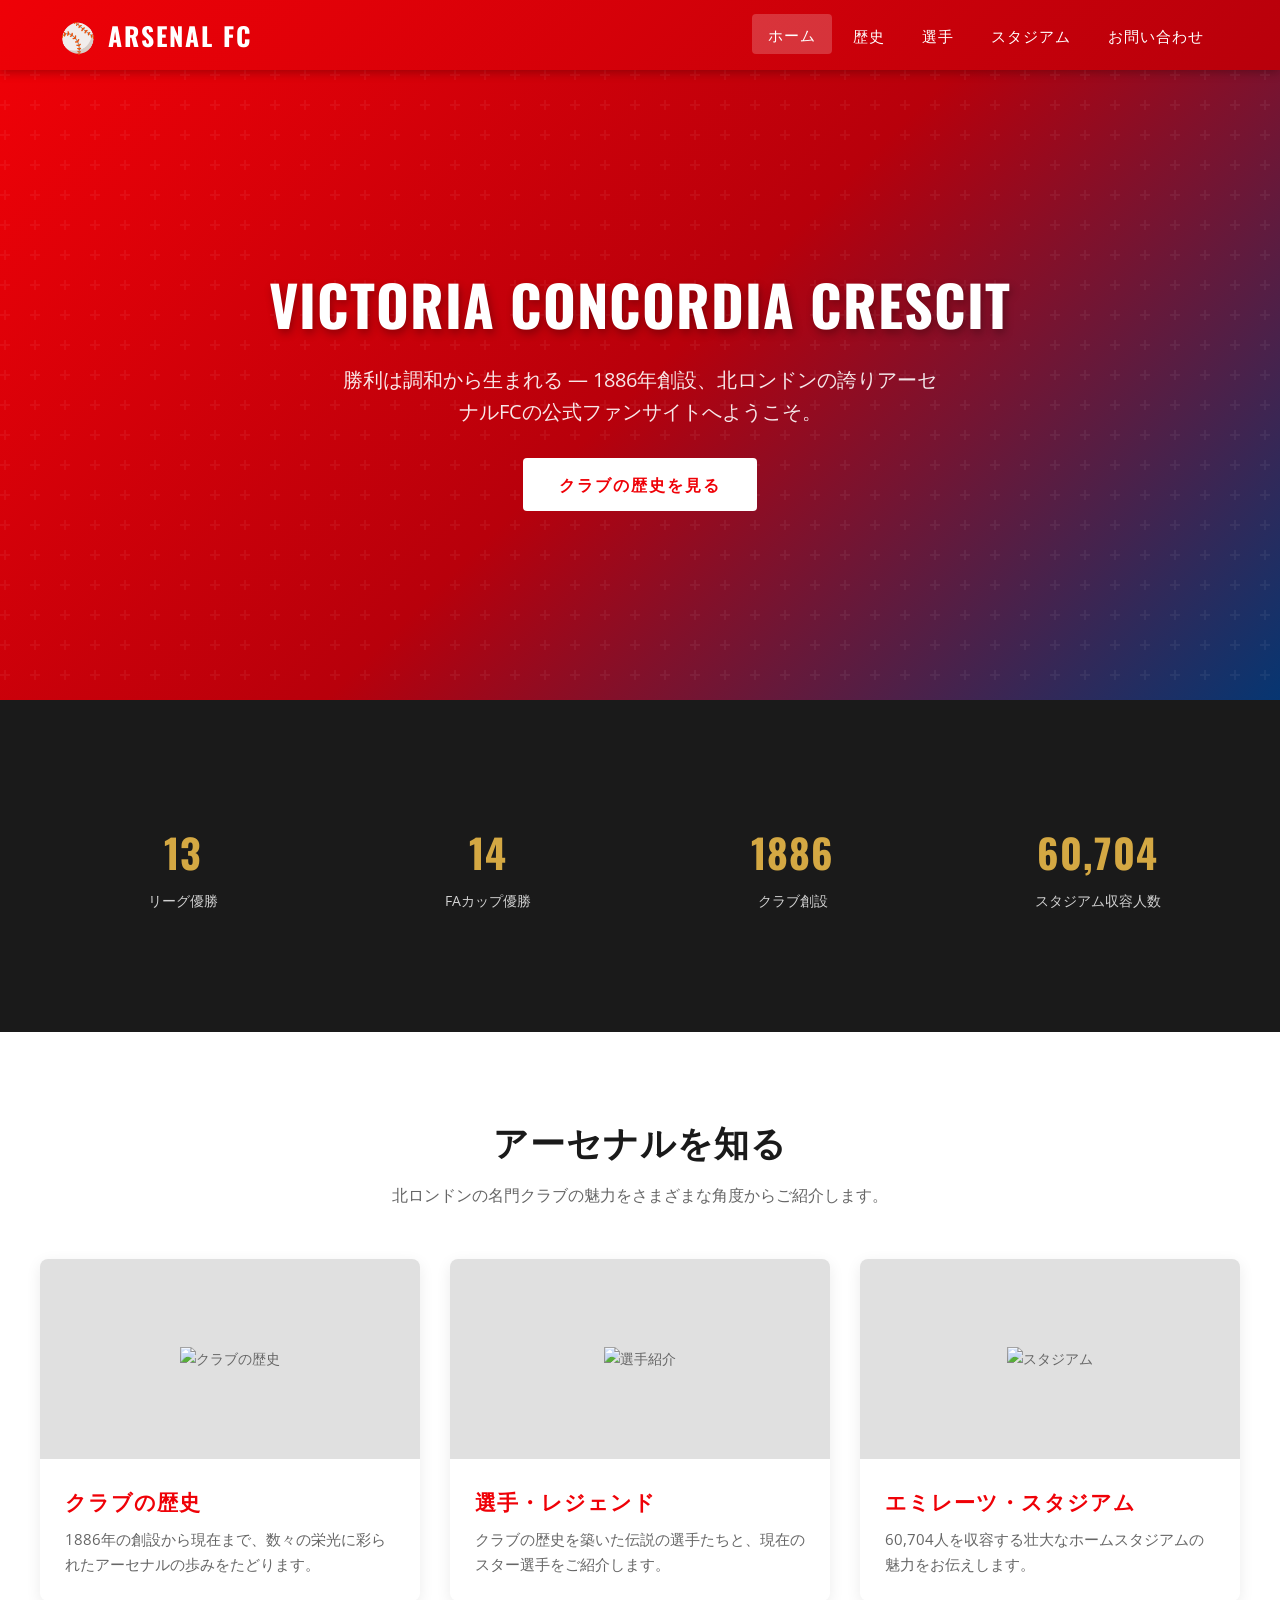
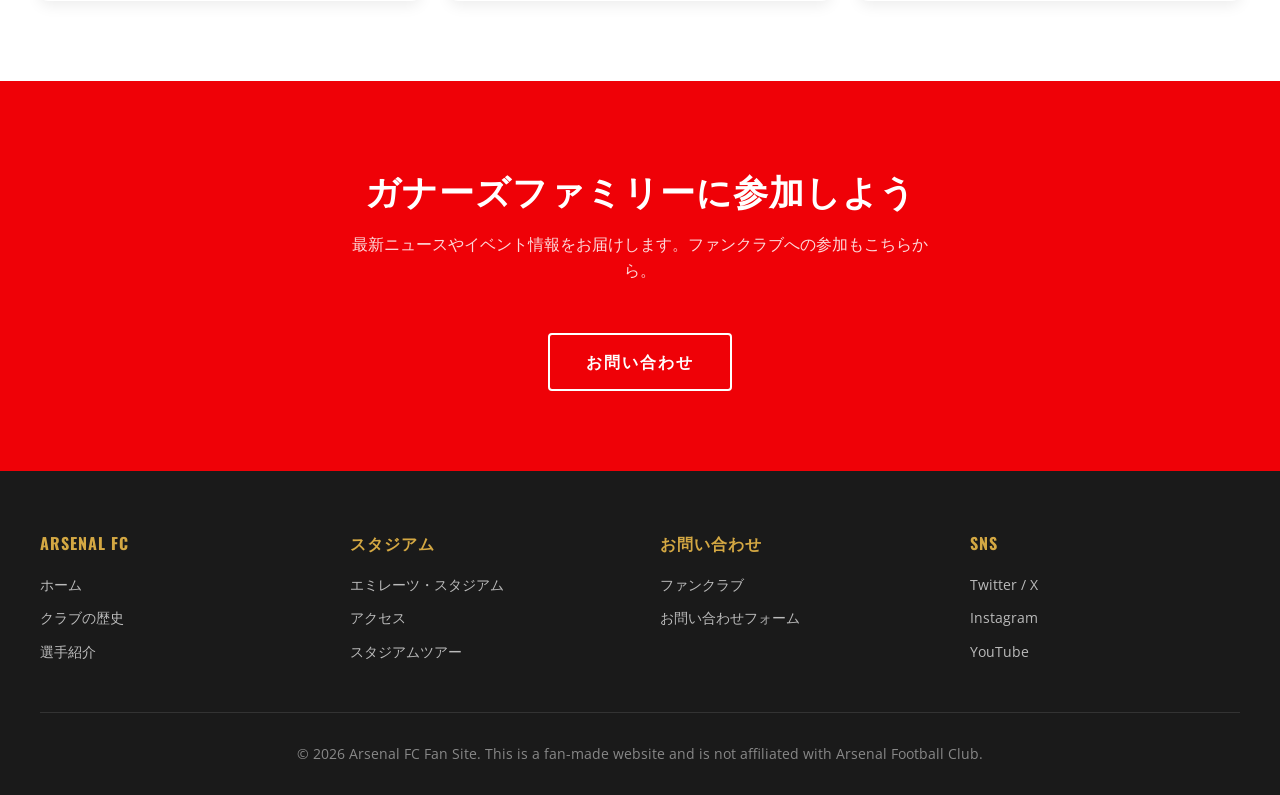
==== index.html @ c9c91e34 "Add files via upload" ====
<!DOCTYPE html>
<html lang="ja">
<head>
  <meta charset="UTF-8">
  <meta name="viewport" content="width=device-width, initial-scale=1.0">
  <title>Arsenal FC - ホーム</title>
  <link rel="stylesheet" href="style.css">
</head>
<body>

  <!-- Header -->
  <header class="site-header">
    <div class="header-inner">
      <a href="index.html" class="logo">
        <span class="cannon">&#9918;</span> ARSENAL FC
      </a>
      <button class="nav-toggle" onclick="document.querySelector('.main-nav').classList.toggle('open')" aria-label="メニュー">&#9776;</button>
      <nav class="main-nav">
        <ul>
          <li><a href="index.html" class="active">ホーム</a></li>
          <li><a href="history.html">歴史</a></li>
          <li><a href="players.html">選手</a></li>
          <li><a href="stadium.html">スタジアム</a></li>
          <li><a href="contact.html">お問い合わせ</a></li>
        </ul>
      </nav>
    </div>
  </header>

  <!-- Hero -->
  <section class="hero">
    <div class="hero-bg"></div>
    <div class="hero-content">
      <h1>Victoria Concordia Crescit</h1>
      <p>勝利は調和から生まれる — 1886年創設、北ロンドンの誇りアーセナルFCの公式ファンサイトへようこそ。</p>
      <a href="history.html" class="btn btn-primary">クラブの歴史を見る</a>
    </div>
  </section>

  <!-- Stats -->
  <section class="section section-dark">
    <div class="container">
      <div class="stats-bar">
        <div class="stat-item">
          <h3>13</h3>
          <p>リーグ優勝</p>
        </div>
        <div class="stat-item">
          <h3>14</h3>
          <p>FAカップ優勝</p>
        </div>
        <div class="stat-item">
          <h3>1886</h3>
          <p>クラブ創設</p>
        </div>
        <div class="stat-item">
          <h3>60,704</h3>
          <p>スタジアム収容人数</p>
        </div>
      </div>
    </div>
  </section>

  <!-- Features -->
  <section class="section section-light">
    <div class="container">
      <h2 class="section-title">アーセナルを知る</h2>
      <p class="section-subtitle">北ロンドンの名門クラブの魅力をさまざまな角度からご紹介します。</p>
      <div class="card-grid">
        <a href="history.html" class="card">
          <div class="card-img">
            <img src="https://placehold.co/600x400/EF0107/FFFFFF?text=HISTORY" alt="クラブの歴史">
          </div>
          <div class="card-body">
            <h3>クラブの歴史</h3>
            <p>1886年の創設から現在まで、数々の栄光に彩られたアーセナルの歩みをたどります。</p>
          </div>
        </a>
        <a href="players.html" class="card">
          <div class="card-img">
            <img src="https://placehold.co/600x400/063672/FFFFFF?text=PLAYERS" alt="選手紹介">
          </div>
          <div class="card-body">
            <h3>選手・レジェンド</h3>
            <p>クラブの歴史を築いた伝説の選手たちと、現在のスター選手をご紹介します。</p>
          </div>
        </a>
        <a href="stadium.html" class="card">
          <div class="card-img">
            <img src="https://placehold.co/600x400/D4A843/1A1A1A?text=STADIUM" alt="スタジアム">
          </div>
          <div class="card-body">
            <h3>エミレーツ・スタジアム</h3>
            <p>60,704人を収容する壮大なホームスタジアムの魅力をお伝えします。</p>
          </div>
        </a>
      </div>
    </div>
  </section>

  <!-- CTA -->
  <section class="section section-red">
    <div class="container" style="text-align: center;">
      <h2 class="section-title">ガナーズファミリーに参加しよう</h2>
      <p class="section-subtitle" style="color: rgba(255,255,255,0.85);">最新ニュースやイベント情報をお届けします。ファンクラブへの参加もこちらから。</p>
      <a href="contact.html" class="btn btn-outline">お問い合わせ</a>
    </div>
  </section>

  <!-- Footer -->
  <footer class="site-footer">
    <div class="footer-grid">
      <div class="footer-col">
        <h4>Arsenal FC</h4>
        <ul>
          <li><a href="index.html">ホーム</a></li>
          <li><a href="history.html">クラブの歴史</a></li>
          <li><a href="players.html">選手紹介</a></li>
        </ul>
      </div>
      <div class="footer-col">
        <h4>スタジアム</h4>
        <ul>
          <li><a href="stadium.html">エミレーツ・スタジアム</a></li>
          <li><a href="stadium.html">アクセス</a></li>
          <li><a href="stadium.html">スタジアムツアー</a></li>
        </ul>
      </div>
      <div class="footer-col">
        <h4>お問い合わせ</h4>
        <ul>
          <li><a href="contact.html">ファンクラブ</a></li>
          <li><a href="contact.html">お問い合わせフォーム</a></li>
        </ul>
      </div>
      <div class="footer-col">
        <h4>SNS</h4>
        <ul>
          <li><a href="#">Twitter / X</a></li>
          <li><a href="#">Instagram</a></li>
          <li><a href="#">YouTube</a></li>
        </ul>
      </div>
    </div>
    <div class="footer-bottom">
      <p>&copy; 2026 Arsenal FC Fan Site. This is a fan-made website and is not affiliated with Arsenal Football Club.</p>
    </div>
  </footer>

</body>
</html>
---- style.css ----
/* ===== Arsenal FC Website - Global Styles ===== */
@import url('https://fonts.googleapis.com/css2?family=Oswald:wght@400;500;600;700&family=Open+Sans:wght@400;600;700&display=swap');

:root {
  --arsenal-red: #EF0107;
  --arsenal-dark-red: #B8000B;
  --arsenal-navy: #063672;
  --arsenal-gold: #D4A843;
  --white: #FFFFFF;
  --off-white: #F5F5F5;
  --dark: #1A1A1A;
  --gray: #666666;
  --light-gray: #E0E0E0;
}

* {
  margin: 0;
  padding: 0;
  box-sizing: border-box;
}

body {
  font-family: 'Open Sans', sans-serif;
  color: var(--dark);
  background-color: var(--off-white);
  line-height: 1.6;
}

h1, h2, h3, h4 {
  font-family: 'Oswald', sans-serif;
  text-transform: uppercase;
  letter-spacing: 1px;
}

a {
  text-decoration: none;
  color: inherit;
}

img {
  max-width: 100%;
  height: auto;
}

/* ===== Header & Navigation ===== */
.site-header {
  background: linear-gradient(135deg, var(--arsenal-red) 0%, var(--arsenal-dark-red) 100%);
  color: var(--white);
  position: sticky;
  top: 0;
  z-index: 1000;
  box-shadow: 0 2px 10px rgba(0,0,0,0.3);
}

.header-inner {
  max-width: 1200px;
  margin: 0 auto;
  padding: 0 20px;
  display: flex;
  align-items: center;
  justify-content: space-between;
  height: 70px;
}

.logo {
  font-family: 'Oswald', sans-serif;
  font-size: 1.6rem;
  font-weight: 700;
  letter-spacing: 2px;
  display: flex;
  align-items: center;
  gap: 10px;
}

.logo .cannon {
  font-size: 1.8rem;
}

.nav-toggle {
  display: none;
  background: none;
  border: none;
  color: var(--white);
  font-size: 1.6rem;
  cursor: pointer;
  padding: 5px;
}

.main-nav ul {
  display: flex;
  list-style: none;
  gap: 5px;
}

.main-nav a {
  display: block;
  padding: 8px 16px;
  font-family: 'Oswald', sans-serif;
  font-size: 0.95rem;
  font-weight: 500;
  letter-spacing: 1px;
  text-transform: uppercase;
  color: var(--white);
  border-radius: 4px;
  transition: background 0.3s, transform 0.2s;
}

.main-nav a:hover,
.main-nav a.active {
  background: rgba(255,255,255,0.2);
  transform: translateY(-1px);
}

/* ===== Hero Section ===== */
.hero {
  position: relative;
  height: 70vh;
  min-height: 400px;
  display: flex;
  align-items: center;
  justify-content: center;
  text-align: center;
  color: var(--white);
  overflow: hidden;
}

.hero-bg {
  position: absolute;
  inset: 0;
  background: linear-gradient(135deg, var(--arsenal-red), var(--arsenal-dark-red) 50%, var(--arsenal-navy) 100%);
  z-index: 0;
}

.hero-bg::after {
  content: '';
  position: absolute;
  inset: 0;
  background: url("data:image/svg+xml,%3Csvg width='60' height='60' viewBox='0 0 60 60' xmlns='http://www.w3.org/2000/svg'%3E%3Cg fill='none' fill-rule='evenodd'%3E%3Cg fill='%23ffffff' fill-opacity='0.05'%3E%3Cpath d='M36 34v-4h-2v4h-4v2h4v4h2v-4h4v-2h-4zm0-30V0h-2v4h-4v2h4v4h2V6h4V4h-4zM6 34v-4H4v4H0v2h4v4h2v-4h4v-2H6zM6 4V0H4v4H0v2h4v4h2V6h4V4H6z'/%3E%3C/g%3E%3C/g%3E%3C/svg%3E");
}

.hero-content {
  position: relative;
  z-index: 1;
  padding: 20px;
}

.hero h1 {
  font-size: 3.5rem;
  margin-bottom: 15px;
  text-shadow: 2px 4px 8px rgba(0,0,0,0.3);
}

.hero p {
  font-size: 1.25rem;
  max-width: 600px;
  margin: 0 auto 30px;
  opacity: 0.9;
}

.btn {
  display: inline-block;
  padding: 14px 36px;
  font-family: 'Oswald', sans-serif;
  font-size: 1rem;
  font-weight: 600;
  text-transform: uppercase;
  letter-spacing: 2px;
  border-radius: 4px;
  transition: all 0.3s;
  cursor: pointer;
  border: none;
}

.btn-primary {
  background: var(--white);
  color: var(--arsenal-red);
}

.btn-primary:hover {
  background: var(--arsenal-gold);
  color: var(--dark);
  transform: translateY(-2px);
  box-shadow: 0 4px 15px rgba(0,0,0,0.3);
}

.btn-outline {
  background: transparent;
  color: var(--white);
  border: 2px solid var(--white);
}

.btn-outline:hover {
  background: var(--white);
  color: var(--arsenal-red);
}

/* ===== Page Hero (smaller for sub-pages) ===== */
.page-hero {
  background: linear-gradient(135deg, var(--arsenal-red) 0%, var(--arsenal-dark-red) 60%, var(--arsenal-navy) 100%);
  color: var(--white);
  padding: 80px 20px 60px;
  text-align: center;
}

.page-hero h1 {
  font-size: 2.8rem;
  margin-bottom: 10px;
}

.page-hero p {
  font-size: 1.1rem;
  opacity: 0.85;
  max-width: 600px;
  margin: 0 auto;
}

/* ===== Sections ===== */
.section {
  padding: 80px 20px;
}

.section-dark {
  background: var(--dark);
  color: var(--white);
}

.section-red {
  background: var(--arsenal-red);
  color: var(--white);
}

.section-light {
  background: var(--white);
}

.container {
  max-width: 1200px;
  margin: 0 auto;
}

.section-title {
  text-align: center;
  font-size: 2.2rem;
  margin-bottom: 15px;
}

.section-subtitle {
  text-align: center;
  color: var(--gray);
  max-width: 600px;
  margin: 0 auto 50px;
}

.section-dark .section-subtitle {
  color: #aaa;
}

.section-red .section-subtitle {
  color: rgba(255,255,255,0.8);
}

/* ===== Cards ===== */
.card-grid {
  display: grid;
  grid-template-columns: repeat(auto-fit, minmax(300px, 1fr));
  gap: 30px;
}

.card {
  background: var(--white);
  border-radius: 8px;
  overflow: hidden;
  box-shadow: 0 4px 15px rgba(0,0,0,0.08);
  transition: transform 0.3s, box-shadow 0.3s;
}

.card:hover {
  transform: translateY(-5px);
  box-shadow: 0 8px 25px rgba(0,0,0,0.15);
}

.card-img {
  width: 100%;
  height: 200px;
  object-fit: cover;
  background: var(--light-gray);
  display: flex;
  align-items: center;
  justify-content: center;
  color: var(--gray);
  font-size: 0.9rem;
}

.card-body {
  padding: 25px;
}

.card-body h3 {
  font-size: 1.3rem;
  margin-bottom: 10px;
  color: var(--arsenal-red);
}

.card-body p {
  color: var(--gray);
  font-size: 0.95rem;
}

/* ===== Player Cards ===== */
.player-card {
  text-align: center;
  background: var(--white);
  border-radius: 8px;
  overflow: hidden;
  box-shadow: 0 4px 15px rgba(0,0,0,0.08);
  transition: transform 0.3s;
}

.player-card:hover {
  transform: translateY(-5px);
}

.player-img {
  width: 100%;
  height: 280px;
  background: linear-gradient(135deg, var(--arsenal-red), var(--arsenal-dark-red));
  display: flex;
  align-items: center;
  justify-content: center;
  color: var(--white);
  font-size: 4rem;
}

.player-info {
  padding: 20px;
}

.player-info h3 {
  font-size: 1.2rem;
  color: var(--dark);
  margin-bottom: 5px;
}

.player-info .position {
  color: var(--arsenal-red);
  font-weight: 600;
  font-size: 0.85rem;
  text-transform: uppercase;
  letter-spacing: 1px;
  margin-bottom: 8px;
}

.player-info .years {
  color: var(--gray);
  font-size: 0.85rem;
}

.player-info p {
  color: var(--gray);
  font-size: 0.9rem;
  margin-top: 10px;
}

/* ===== Stats Bar ===== */
.stats-bar {
  display: grid;
  grid-template-columns: repeat(auto-fit, minmax(150px, 1fr));
  gap: 20px;
  text-align: center;
  padding: 40px 0;
}

.stat-item h3 {
  font-size: 2.5rem;
  color: var(--arsenal-gold);
  margin-bottom: 5px;
}

.stat-item p {
  font-size: 0.9rem;
  opacity: 0.8;
}

/* ===== Timeline ===== */
.timeline {
  position: relative;
  max-width: 800px;
  margin: 0 auto;
  padding: 20px 0;
}

.timeline::before {
  content: '';
  position: absolute;
  left: 50%;
  transform: translateX(-50%);
  width: 3px;
  height: 100%;
  background: var(--arsenal-red);
}

.timeline-item {
  position: relative;
  width: 50%;
  padding: 20px 40px;
}

.timeline-item:nth-child(odd) {
  left: 0;
  text-align: right;
}

.timeline-item:nth-child(even) {
  left: 50%;
}

.timeline-item::before {
  content: '';
  position: absolute;
  top: 30px;
  width: 16px;
  height: 16px;
  background: var(--arsenal-red);
  border: 3px solid var(--white);
  border-radius: 50%;
}

.timeline-item:nth-child(odd)::before {
  right: -8px;
}

.timeline-item:nth-child(even)::before {
  left: -8px;
}

.timeline-year {
  font-family: 'Oswald', sans-serif;
  font-size: 1.4rem;
  color: var(--arsenal-red);
  margin-bottom: 5px;
}

.timeline-text h3 {
  font-size: 1.1rem;
  margin-bottom: 5px;
  text-transform: none;
}

.timeline-text p {
  font-size: 0.9rem;
  color: var(--gray);
}

/* ===== Stadium Info ===== */
.stadium-feature {
  display: grid;
  grid-template-columns: 1fr 1fr;
  gap: 40px;
  align-items: center;
  margin-bottom: 60px;
}

.stadium-feature:nth-child(even) {
  direction: rtl;
}

.stadium-feature:nth-child(even) > * {
  direction: ltr;
}

.stadium-img {
  width: 100%;
  height: 350px;
  background: var(--light-gray);
  border-radius: 8px;
  display: flex;
  align-items: center;
  justify-content: center;
  color: var(--gray);
  font-size: 0.9rem;
  overflow: hidden;
}

.stadium-text h3 {
  font-size: 1.6rem;
  color: var(--arsenal-red);
  margin-bottom: 15px;
}

.stadium-text p {
  color: var(--gray);
  margin-bottom: 12px;
}

/* ===== Contact Form ===== */
.contact-grid {
  display: grid;
  grid-template-columns: 1fr 1fr;
  gap: 50px;
}

.form-group {
  margin-bottom: 20px;
}

.form-group label {
  display: block;
  font-family: 'Oswald', sans-serif;
  font-size: 0.9rem;
  text-transform: uppercase;
  letter-spacing: 1px;
  margin-bottom: 8px;
  color: var(--dark);
}

.form-group input,
.form-group textarea,
.form-group select {
  width: 100%;
  padding: 12px 16px;
  border: 2px solid var(--light-gray);
  border-radius: 4px;
  font-family: 'Open Sans', sans-serif;
  font-size: 0.95rem;
  transition: border-color 0.3s;
  background: var(--white);
}

.form-group input:focus,
.form-group textarea:focus,
.form-group select:focus {
  outline: none;
  border-color: var(--arsenal-red);
}

.form-group textarea {
  resize: vertical;
  min-height: 120px;
}

.contact-info-card {
  background: var(--white);
  border-radius: 8px;
  padding: 30px;
  box-shadow: 0 4px 15px rgba(0,0,0,0.08);
  margin-bottom: 20px;
}

.contact-info-card h3 {
  font-size: 1.2rem;
  color: var(--arsenal-red);
  margin-bottom: 15px;
}

.contact-info-card p {
  color: var(--gray);
  margin-bottom: 8px;
  font-size: 0.95rem;
}

.contact-info-card .icon {
  margin-right: 8px;
}

/* ===== Footer ===== */
.site-footer {
  background: var(--dark);
  color: var(--white);
  padding: 60px 20px 30px;
}

.footer-grid {
  max-width: 1200px;
  margin: 0 auto;
  display: grid;
  grid-template-columns: repeat(auto-fit, minmax(220px, 1fr));
  gap: 40px;
  margin-bottom: 40px;
}

.footer-col h4 {
  font-size: 1rem;
  margin-bottom: 15px;
  color: var(--arsenal-gold);
}

.footer-col ul {
  list-style: none;
}

.footer-col li {
  margin-bottom: 8px;
}

.footer-col a {
  color: #bbb;
  font-size: 0.9rem;
  transition: color 0.3s;
}

.footer-col a:hover {
  color: var(--white);
}

.footer-bottom {
  max-width: 1200px;
  margin: 0 auto;
  text-align: center;
  padding-top: 30px;
  border-top: 1px solid #333;
  font-size: 0.85rem;
  color: #888;
}

/* ===== Responsive ===== */
@media (max-width: 768px) {
  .nav-toggle {
    display: block;
  }

  .main-nav {
    display: none;
    position: absolute;
    top: 70px;
    left: 0;
    right: 0;
    background: var(--arsenal-dark-red);
    padding: 20px;
    box-shadow: 0 4px 10px rgba(0,0,0,0.3);
  }

  .main-nav.open {
    display: block;
  }

  .main-nav ul {
    flex-direction: column;
    gap: 5px;
  }

  .main-nav a {
    padding: 12px 16px;
  }

  .hero h1 {
    font-size: 2.2rem;
  }

  .hero p {
    font-size: 1rem;
  }

  .page-hero h1 {
    font-size: 2rem;
  }

  .section {
    padding: 50px 20px;
  }

  .section-title {
    font-size: 1.8rem;
  }

  .timeline::before {
    left: 20px;
  }

  .timeline-item {
    width: 100%;
    left: 0 !important;
    text-align: left !important;
    padding-left: 50px;
    padding-right: 20px;
  }

  .timeline-item::before {
    left: 12px !important;
    right: auto !important;
  }

  .stadium-feature {
    grid-template-columns: 1fr;
  }

  .stadium-feature:nth-child(even) {
    direction: ltr;
  }

  .contact-grid {
    grid-template-columns: 1fr;
  }

  .stats-bar {
    grid-template-columns: repeat(2, 1fr);
  }

  .card-grid {
    grid-template-columns: 1fr;
  }
}

@media (max-width: 480px) {
  .hero {
    height: 60vh;
    min-height: 350px;
  }

  .hero h1 {
    font-size: 1.8rem;
  }

  .btn {
    padding: 12px 28px;
    font-size: 0.9rem;
  }

  .stats-bar {
    grid-template-columns: 1fr 1fr;
  }

  .stat-item h3 {
    font-size: 2rem;
  }
}
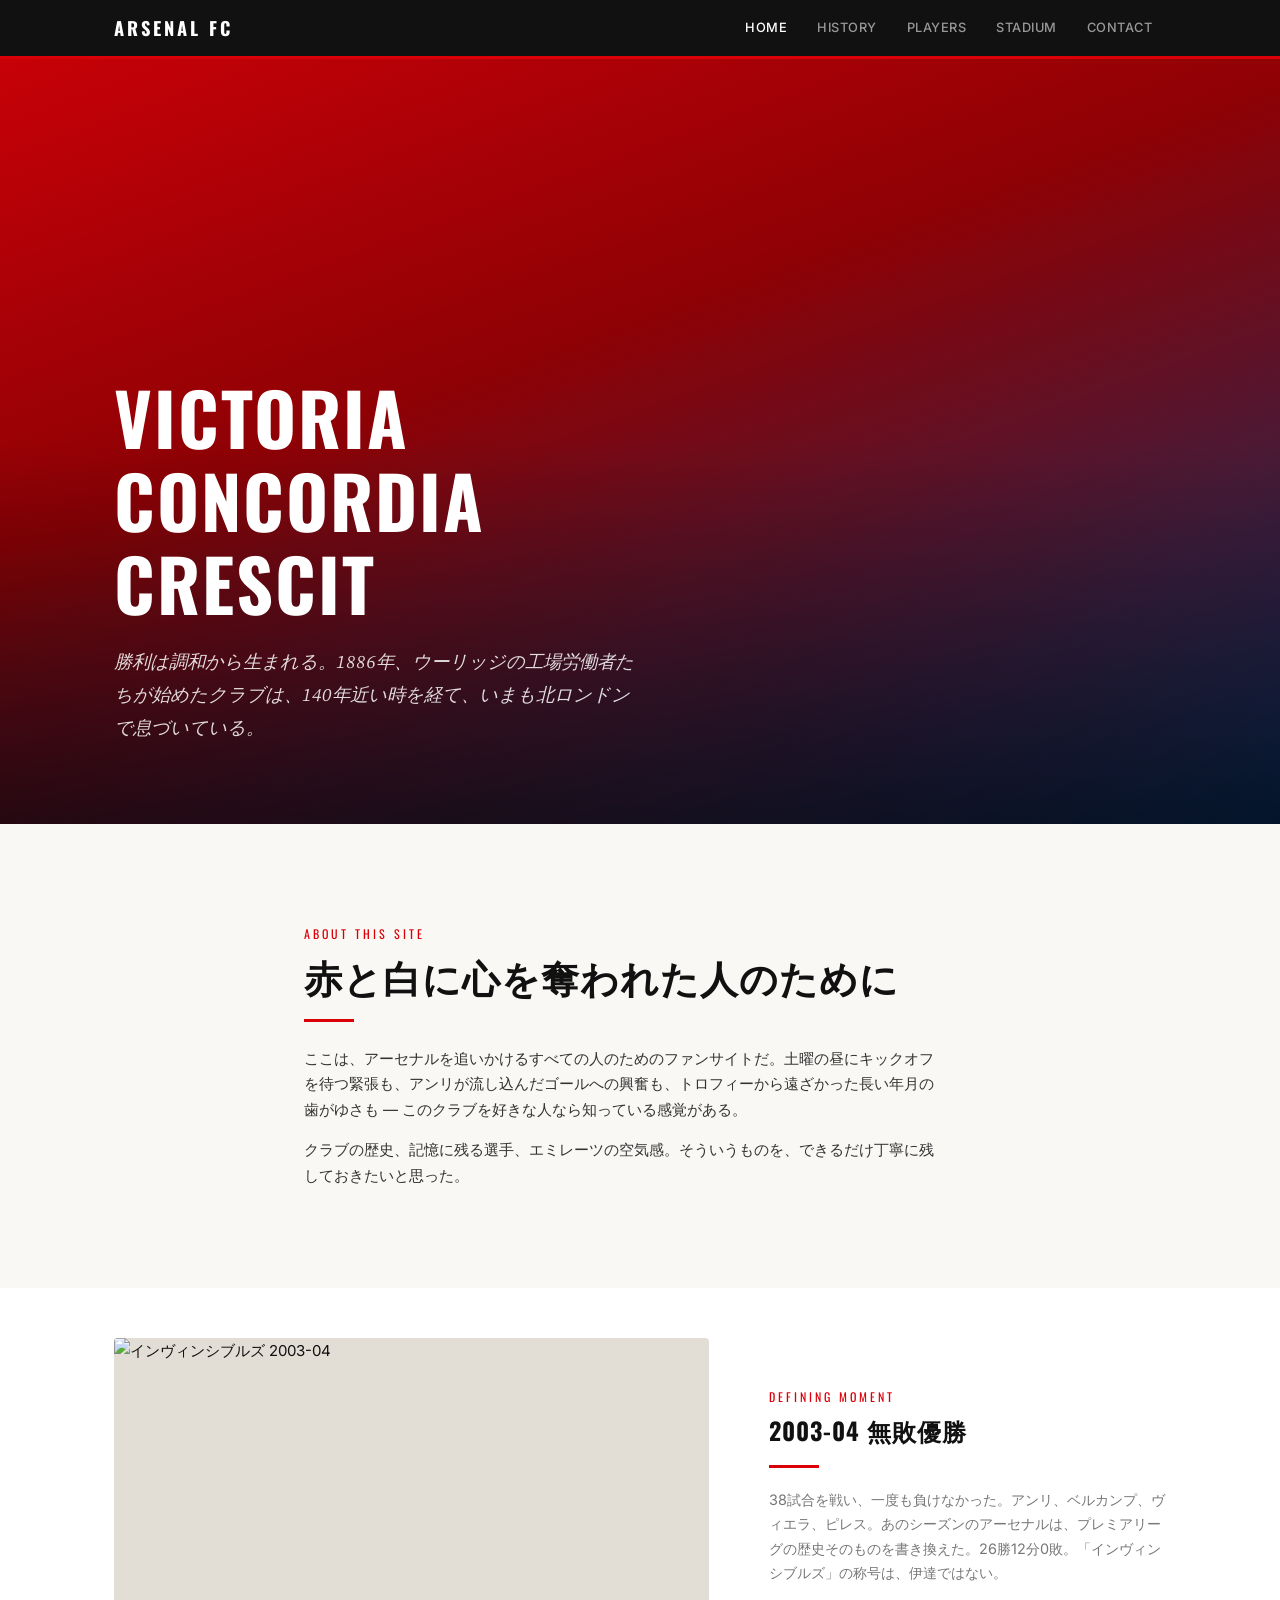
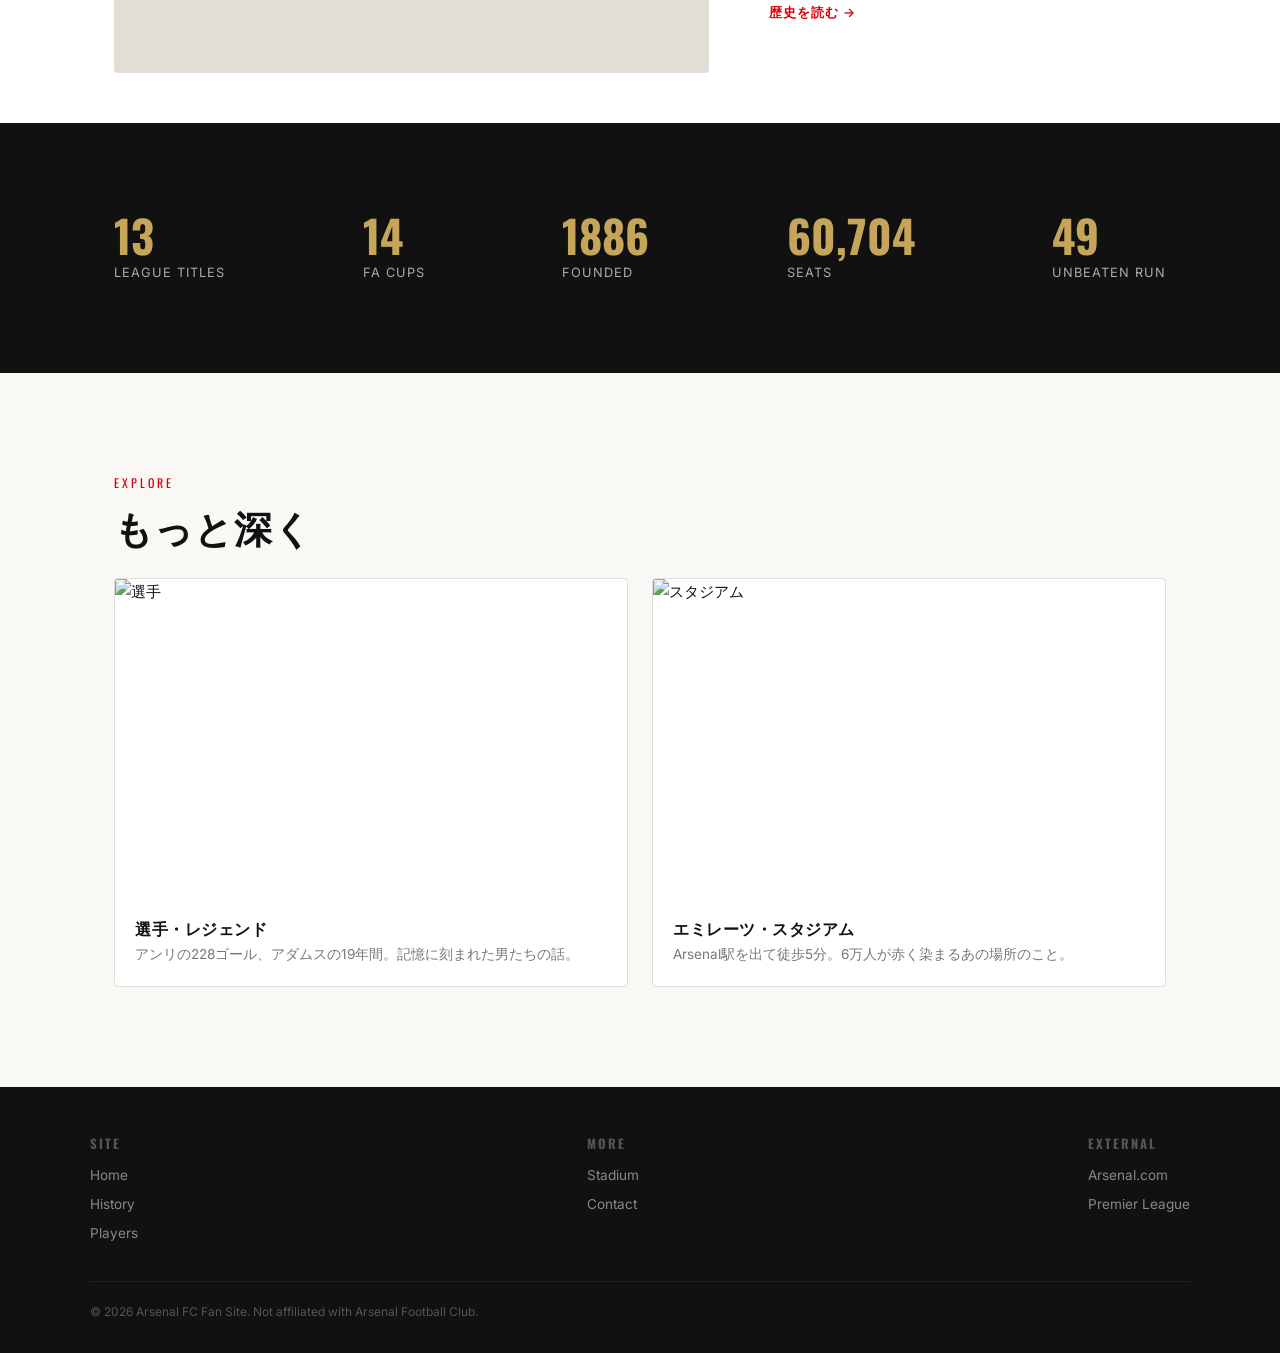
==== commit b87575df: "修正_v1 AI臭削除のためテキストとレイアウト調整" ====
--- a/index.html
+++ b/index.html
@@ -3,147 +3,131 @@
 <head>
   <meta charset="UTF-8">
   <meta name="viewport" content="width=device-width, initial-scale=1.0">
-  <title>Arsenal FC - ホーム</title>
+  <title>Arsenal FC — North London Forever</title>
   <link rel="stylesheet" href="style.css">
 </head>
 <body>
 
-  <!-- Header -->
   <header class="site-header">
     <div class="header-inner">
-      <a href="index.html" class="logo">
-        <span class="cannon">&#9918;</span> ARSENAL FC
-      </a>
-      <button class="nav-toggle" onclick="document.querySelector('.main-nav').classList.toggle('open')" aria-label="メニュー">&#9776;</button>
+      <a href="index.html" class="logo">Arsenal FC</a>
+      <button class="nav-toggle" onclick="document.querySelector('.main-nav').classList.toggle('open')" aria-label="Menu">&#9776;</button>
       <nav class="main-nav">
         <ul>
-          <li><a href="index.html" class="active">ホーム</a></li>
-          <li><a href="history.html">歴史</a></li>
-          <li><a href="players.html">選手</a></li>
-          <li><a href="stadium.html">スタジアム</a></li>
-          <li><a href="contact.html">お問い合わせ</a></li>
+          <li><a href="index.html" class="active">Home</a></li>
+          <li><a href="history.html">History</a></li>
+          <li><a href="players.html">Players</a></li>
+          <li><a href="stadium.html">Stadium</a></li>
+          <li><a href="contact.html">Contact</a></li>
         </ul>
       </nav>
     </div>
   </header>
 
-  <!-- Hero -->
+  <!-- Hero: 左下寄せ、大きなタイポグラフィ -->
   <section class="hero">
     <div class="hero-bg"></div>
     <div class="hero-content">
-      <h1>Victoria Concordia Crescit</h1>
-      <p>勝利は調和から生まれる — 1886年創設、北ロンドンの誇りアーセナルFCの公式ファンサイトへようこそ。</p>
-      <a href="history.html" class="btn btn-primary">クラブの歴史を見る</a>
+      <h1>Victoria<br>Concordia<br>Crescit</h1>
+      <p class="lead">勝利は調和から生まれる。1886年、ウーリッジの工場労働者たちが始めたクラブは、140年近い時を経て、いまも北ロンドンで息づいている。</p>
     </div>
   </section>
 
-  <!-- Stats -->
-  <section class="section section-dark">
+  <!-- イントロ: 散文的なテキストブロック。カードなし。 -->
+  <section class="section">
+    <div class="container container--narrow">
+      <span class="overline">About This Site</span>
+      <h2 class="heading-lg">赤と白に心を奪われた人のために</h2>
+      <div class="red-line"></div>
+      <div class="prose" style="margin-top: 24px;">
+        <p>ここは、アーセナルを追いかけるすべての人のためのファンサイトだ。土曜の昼にキックオフを待つ緊張も、アンリが流し込んだゴールへの興奮も、トロフィーから遠ざかった長い年月の歯がゆさも — このクラブを好きな人なら知っている感覚がある。</p>
+        <p>クラブの歴史、記憶に残る選手、エミレーツの空気感。そういうものを、できるだけ丁寧に残しておきたいと思った。</p>
+      </div>
+    </div>
+  </section>
+
+  <!-- 非対称レイアウト: インヴィンシブルズをフィーチャー -->
+  <section class="section--tight section--white">
     <div class="container">
-      <div class="stats-bar">
-        <div class="stat-item">
-          <h3>13</h3>
-          <p>リーグ優勝</p>
+      <div class="split split--wide-left split--center">
+        <div class="img-placeholder img-placeholder--wide">
+          <img src="https://placehold.co/800x450/DB0007/FFFFFF?text=THE+INVINCIBLES+2003-04" alt="インヴィンシブルズ 2003-04">
         </div>
-        <div class="stat-item">
-          <h3>14</h3>
-          <p>FAカップ優勝</p>
-        </div>
-        <div class="stat-item">
-          <h3>1886</h3>
-          <p>クラブ創設</p>
-        </div>
-        <div class="stat-item">
-          <h3>60,704</h3>
-          <p>スタジアム収容人数</p>
+        <div>
+          <span class="overline">Defining Moment</span>
+          <h2 class="heading-md">2003-04 無敗優勝</h2>
+          <div class="red-line"></div>
+          <p style="margin-top: 16px; color: var(--gray); font-size: 0.9rem;">38試合を戦い、一度も負けなかった。アンリ、ベルカンプ、ヴィエラ、ピレス。あのシーズンのアーセナルは、プレミアリーグの歴史そのものを書き換えた。26勝12分0敗。「インヴィンシブルズ」の称号は、伊達ではない。</p>
+          <a href="history.html" style="display: inline-block; margin-top: 16px; font-size: 0.8rem; color: var(--red); font-weight: 600; text-transform: uppercase; letter-spacing: 1px;">歴史を読む &rarr;</a>
         </div>
       </div>
     </div>
   </section>
 
-  <!-- Features -->
-  <section class="section section-light">
+  <!-- 数字: 横並び。dark背景で重みを出す -->
+  <section class="section--tight section--dark">
     <div class="container">
-      <h2 class="section-title">アーセナルを知る</h2>
-      <p class="section-subtitle">北ロンドンの名門クラブの魅力をさまざまな角度からご紹介します。</p>
-      <div class="card-grid">
-        <a href="history.html" class="card">
-          <div class="card-img">
-            <img src="https://placehold.co/600x400/EF0107/FFFFFF?text=HISTORY" alt="クラブの歴史">
-          </div>
-          <div class="card-body">
-            <h3>クラブの歴史</h3>
-            <p>1886年の創設から現在まで、数々の栄光に彩られたアーセナルの歩みをたどります。</p>
+      <div class="stats-strip">
+        <dl><dt>13</dt><dd>League Titles</dd></dl>
+        <dl><dt>14</dt><dd>FA Cups</dd></dl>
+        <dl><dt>1886</dt><dd>Founded</dd></dl>
+        <dl><dt>60,704</dt><dd>Seats</dd></dl>
+        <dl><dt>49</dt><dd>Unbeaten Run</dd></dl>
+      </div>
+    </div>
+  </section>
+
+  <!-- ナビゲーションカード: 2列で非均等な見せ方 -->
+  <section class="section">
+    <div class="container">
+      <span class="overline">Explore</span>
+      <h2 class="heading-lg" style="margin-bottom: 30px;">もっと深く</h2>
+      <div class="cards-duo">
+        <a href="players.html" class="card-v">
+          <img src="https://placehold.co/600x380/063672/FFFFFF?text=LEGENDS+%26+STARS" alt="選手">
+          <div class="card-v-body">
+            <h3 class="heading-sm">選手・レジェンド</h3>
+            <p>アンリの228ゴール、アダムスの19年間。記憶に刻まれた男たちの話。</p>
           </div>
         </a>
-        <a href="players.html" class="card">
-          <div class="card-img">
-            <img src="https://placehold.co/600x400/063672/FFFFFF?text=PLAYERS" alt="選手紹介">
-          </div>
-          <div class="card-body">
-            <h3>選手・レジェンド</h3>
-            <p>クラブの歴史を築いた伝説の選手たちと、現在のスター選手をご紹介します。</p>
-          </div>
-        </a>
-        <a href="stadium.html" class="card">
-          <div class="card-img">
-            <img src="https://placehold.co/600x400/D4A843/1A1A1A?text=STADIUM" alt="スタジアム">
-          </div>
-          <div class="card-body">
-            <h3>エミレーツ・スタジアム</h3>
-            <p>60,704人を収容する壮大なホームスタジアムの魅力をお伝えします。</p>
+        <a href="stadium.html" class="card-v">
+          <img src="https://placehold.co/600x380/1A1A1A/AAAAAA?text=EMIRATES+STADIUM" alt="スタジアム">
+          <div class="card-v-body">
+            <h3 class="heading-sm">エミレーツ・スタジアム</h3>
+            <p>Arsenal駅を出て徒歩5分。6万人が赤く染まるあの場所のこと。</p>
           </div>
         </a>
       </div>
     </div>
   </section>
 
-  <!-- CTA -->
-  <section class="section section-red">
-    <div class="container" style="text-align: center;">
-      <h2 class="section-title">ガナーズファミリーに参加しよう</h2>
-      <p class="section-subtitle" style="color: rgba(255,255,255,0.85);">最新ニュースやイベント情報をお届けします。ファンクラブへの参加もこちらから。</p>
-      <a href="contact.html" class="btn btn-outline">お問い合わせ</a>
-    </div>
-  </section>
-
-  <!-- Footer -->
   <footer class="site-footer">
-    <div class="footer-grid">
+    <div class="footer-inner">
       <div class="footer-col">
-        <h4>Arsenal FC</h4>
+        <h4>Site</h4>
         <ul>
-          <li><a href="index.html">ホーム</a></li>
-          <li><a href="history.html">クラブの歴史</a></li>
-          <li><a href="players.html">選手紹介</a></li>
+          <li><a href="index.html">Home</a></li>
+          <li><a href="history.html">History</a></li>
+          <li><a href="players.html">Players</a></li>
         </ul>
       </div>
       <div class="footer-col">
-        <h4>スタジアム</h4>
+        <h4>More</h4>
         <ul>
-          <li><a href="stadium.html">エミレーツ・スタジアム</a></li>
-          <li><a href="stadium.html">アクセス</a></li>
-          <li><a href="stadium.html">スタジアムツアー</a></li>
+          <li><a href="stadium.html">Stadium</a></li>
+          <li><a href="contact.html">Contact</a></li>
         </ul>
       </div>
       <div class="footer-col">
-        <h4>お問い合わせ</h4>
+        <h4>External</h4>
         <ul>
-          <li><a href="contact.html">ファンクラブ</a></li>
-          <li><a href="contact.html">お問い合わせフォーム</a></li>
-        </ul>
-      </div>
-      <div class="footer-col">
-        <h4>SNS</h4>
-        <ul>
-          <li><a href="#">Twitter / X</a></li>
-          <li><a href="#">Instagram</a></li>
-          <li><a href="#">YouTube</a></li>
+          <li><a href="#">Arsenal.com</a></li>
+          <li><a href="#">Premier League</a></li>
         </ul>
       </div>
     </div>
     <div class="footer-bottom">
-      <p>&copy; 2026 Arsenal FC Fan Site. This is a fan-made website and is not affiliated with Arsenal Football Club.</p>
+      &copy; 2026 Arsenal FC Fan Site. Not affiliated with Arsenal Football Club.
     </div>
   </footer>
 
--- a/style.css
+++ b/style.css
@@ -1,725 +1,575 @@
-/* ===== Arsenal FC Website - Global Styles ===== */
-@import url('https://fonts.googleapis.com/css2?family=Oswald:wght@400;500;600;700&family=Open+Sans:wght@400;600;700&display=swap');
+@import url('https://fonts.googleapis.com/css2?family=Oswald:wght@400;500;600;700&family=Source+Serif+4:ital,wght@0,400;0,600;0,700;1,400&family=Inter:wght@400;500;600&display=swap');
 
 :root {
-  --arsenal-red: #EF0107;
-  --arsenal-dark-red: #B8000B;
-  --arsenal-navy: #063672;
-  --arsenal-gold: #D4A843;
+  --red: #DB0007;
+  --dark-red: #9C0004;
+  --navy: #063672;
+  --gold: #C5A55A;
   --white: #FFFFFF;
-  --off-white: #F5F5F5;
-  --dark: #1A1A1A;
-  --gray: #666666;
-  --light-gray: #E0E0E0;
-}
-
-* {
-  margin: 0;
-  padding: 0;
-  box-sizing: border-box;
-}
+  --cream: #FAF8F5;
+  --dark: #111111;
+  --mid: #333333;
+  --gray: #777777;
+  --border: #E2DDD5;
+}
+
+*, *::before, *::after { margin: 0; padding: 0; box-sizing: border-box; }
 
 body {
-  font-family: 'Open Sans', sans-serif;
+  font-family: 'Inter', sans-serif;
   color: var(--dark);
-  background-color: var(--off-white);
-  line-height: 1.6;
-}
-
-h1, h2, h3, h4 {
-  font-family: 'Oswald', sans-serif;
-  text-transform: uppercase;
-  letter-spacing: 1px;
-}
-
-a {
-  text-decoration: none;
-  color: inherit;
-}
-
-img {
-  max-width: 100%;
-  height: auto;
-}
-
-/* ===== Header & Navigation ===== */
+  background: var(--cream);
+  line-height: 1.7;
+  font-size: 15px;
+  -webkit-font-smoothing: antialiased;
+}
+
+h1, h2, h3, h4 { font-family: 'Oswald', sans-serif; line-height: 1.15; }
+.serif { font-family: 'Source Serif 4', Georgia, serif; }
+
+a { text-decoration: none; color: inherit; }
+img { max-width: 100%; height: auto; display: block; }
+
+/* ---------- Header ---------- */
 .site-header {
-  background: linear-gradient(135deg, var(--arsenal-red) 0%, var(--arsenal-dark-red) 100%);
-  color: var(--white);
+  background: var(--dark);
   position: sticky;
   top: 0;
-  z-index: 1000;
-  box-shadow: 0 2px 10px rgba(0,0,0,0.3);
-}
-
+  z-index: 100;
+  border-bottom: 3px solid var(--red);
+}
 .header-inner {
-  max-width: 1200px;
+  max-width: 1100px;
   margin: 0 auto;
-  padding: 0 20px;
+  padding: 0 24px;
   display: flex;
   align-items: center;
   justify-content: space-between;
-  height: 70px;
-}
-
+  height: 56px;
+}
 .logo {
   font-family: 'Oswald', sans-serif;
-  font-size: 1.6rem;
+  font-size: 1.15rem;
   font-weight: 700;
-  letter-spacing: 2px;
-  display: flex;
-  align-items: center;
-  gap: 10px;
-}
-
-.logo .cannon {
-  font-size: 1.8rem;
-}
-
+  letter-spacing: 3px;
+  color: var(--white);
+  text-transform: uppercase;
+}
 .nav-toggle {
   display: none;
   background: none;
   border: none;
   color: var(--white);
-  font-size: 1.6rem;
+  font-size: 1.4rem;
   cursor: pointer;
-  padding: 5px;
-}
-
-.main-nav ul {
-  display: flex;
-  list-style: none;
-  gap: 5px;
-}
-
+}
+.main-nav ul { display: flex; list-style: none; gap: 2px; }
 .main-nav a {
   display: block;
-  padding: 8px 16px;
-  font-family: 'Oswald', sans-serif;
-  font-size: 0.95rem;
+  padding: 6px 14px;
+  font-family: 'Inter', sans-serif;
+  font-size: 0.8rem;
   font-weight: 500;
-  letter-spacing: 1px;
-  text-transform: uppercase;
-  color: var(--white);
-  border-radius: 4px;
-  transition: background 0.3s, transform 0.2s;
-}
-
-.main-nav a:hover,
-.main-nav a.active {
-  background: rgba(255,255,255,0.2);
-  transform: translateY(-1px);
-}
-
-/* ===== Hero Section ===== */
+  letter-spacing: 0.5px;
+  text-transform: uppercase;
+  color: #999;
+  transition: color 0.2s;
+}
+.main-nav a:hover { color: var(--white); }
+.main-nav a.active { color: var(--white); }
+
+/* ---------- Hero (index only) ---------- */
 .hero {
   position: relative;
-  height: 70vh;
-  min-height: 400px;
+  min-height: 85vh;
   display: flex;
-  align-items: center;
-  justify-content: center;
-  text-align: center;
+  align-items: flex-end;
   color: var(--white);
   overflow: hidden;
-}
-
+  background: var(--dark);
+}
 .hero-bg {
   position: absolute;
   inset: 0;
-  background: linear-gradient(135deg, var(--arsenal-red), var(--arsenal-dark-red) 50%, var(--arsenal-navy) 100%);
-  z-index: 0;
-}
-
+  background: linear-gradient(160deg, var(--red) 0%, var(--dark-red) 40%, var(--navy) 100%);
+  opacity: 0.9;
+}
 .hero-bg::after {
   content: '';
   position: absolute;
   inset: 0;
-  background: url("data:image/svg+xml,%3Csvg width='60' height='60' viewBox='0 0 60 60' xmlns='http://www.w3.org/2000/svg'%3E%3Cg fill='none' fill-rule='evenodd'%3E%3Cg fill='%23ffffff' fill-opacity='0.05'%3E%3Cpath d='M36 34v-4h-2v4h-4v2h4v4h2v-4h4v-2h-4zm0-30V0h-2v4h-4v2h4v4h2V6h4V4h-4zM6 34v-4H4v4H0v2h4v4h2v-4h4v-2H6zM6 4V0H4v4H0v2h4v4h2V6h4V4H6z'/%3E%3C/g%3E%3C/g%3E%3C/svg%3E");
-}
-
+  background: linear-gradient(to top, rgba(0,0,0,0.6) 0%, transparent 50%);
+}
 .hero-content {
   position: relative;
   z-index: 1;
-  padding: 20px;
-}
-
-.hero h1 {
-  font-size: 3.5rem;
-  margin-bottom: 15px;
-  text-shadow: 2px 4px 8px rgba(0,0,0,0.3);
-}
-
-.hero p {
-  font-size: 1.25rem;
-  max-width: 600px;
-  margin: 0 auto 30px;
-  opacity: 0.9;
-}
-
-.btn {
-  display: inline-block;
-  padding: 14px 36px;
-  font-family: 'Oswald', sans-serif;
-  font-size: 1rem;
-  font-weight: 600;
-  text-transform: uppercase;
+  max-width: 1100px;
+  margin: 0 auto;
+  padding: 0 24px 80px;
+  width: 100%;
+}
+.hero-content h1 {
+  font-size: 4.5rem;
+  font-weight: 700;
   letter-spacing: 2px;
-  border-radius: 4px;
-  transition: all 0.3s;
-  cursor: pointer;
-  border: none;
-}
-
-.btn-primary {
-  background: var(--white);
-  color: var(--arsenal-red);
-}
-
-.btn-primary:hover {
-  background: var(--arsenal-gold);
-  color: var(--dark);
-  transform: translateY(-2px);
-  box-shadow: 0 4px 15px rgba(0,0,0,0.3);
-}
-
-.btn-outline {
-  background: transparent;
-  color: var(--white);
-  border: 2px solid var(--white);
-}
-
-.btn-outline:hover {
-  background: var(--white);
-  color: var(--arsenal-red);
-}
-
-/* ===== Page Hero (smaller for sub-pages) ===== */
-.page-hero {
-  background: linear-gradient(135deg, var(--arsenal-red) 0%, var(--arsenal-dark-red) 60%, var(--arsenal-navy) 100%);
-  color: var(--white);
-  padding: 80px 20px 60px;
-  text-align: center;
-}
-
-.page-hero h1 {
-  font-size: 2.8rem;
-  margin-bottom: 10px;
-}
-
-.page-hero p {
-  font-size: 1.1rem;
+  text-transform: uppercase;
+  margin-bottom: 20px;
+}
+.hero-content .lead {
+  font-family: 'Source Serif 4', serif;
+  font-size: 1.15rem;
+  line-height: 1.8;
+  max-width: 520px;
   opacity: 0.85;
-  max-width: 600px;
-  margin: 0 auto;
-}
-
-/* ===== Sections ===== */
-.section {
-  padding: 80px 20px;
-}
-
-.section-dark {
+  font-style: italic;
+}
+
+/* ---------- Page Headers (sub-pages) ---------- */
+.page-header {
   background: var(--dark);
   color: var(--white);
-}
-
-.section-red {
-  background: var(--arsenal-red);
-  color: var(--white);
-}
-
-.section-light {
-  background: var(--white);
-}
-
-.container {
-  max-width: 1200px;
-  margin: 0 auto;
-}
-
-.section-title {
-  text-align: center;
-  font-size: 2.2rem;
-  margin-bottom: 15px;
-}
-
-.section-subtitle {
-  text-align: center;
-  color: var(--gray);
-  max-width: 600px;
-  margin: 0 auto 50px;
-}
-
-.section-dark .section-subtitle {
-  color: #aaa;
-}
-
-.section-red .section-subtitle {
-  color: rgba(255,255,255,0.8);
-}
-
-/* ===== Cards ===== */
-.card-grid {
+  padding: 100px 24px 50px;
+}
+.page-header .container { max-width: 1100px; margin: 0 auto; }
+.page-header h1 {
+  font-size: 3rem;
+  text-transform: uppercase;
+  letter-spacing: 2px;
+  margin-bottom: 12px;
+}
+.page-header .lead {
+  font-family: 'Source Serif 4', serif;
+  font-style: italic;
+  color: #999;
+  font-size: 1rem;
+  max-width: 480px;
+}
+.page-header-accent {
+  background: var(--red);
+  height: 4px;
+}
+
+/* ---------- Layout ---------- */
+.container { max-width: 1100px; margin: 0 auto; padding: 0 24px; }
+.container--narrow { max-width: 720px; }
+
+.section       { padding: 100px 24px; }
+.section--tight { padding: 50px 24px; }
+.section--spacious { padding: 140px 24px; }
+.section--dark { background: var(--dark); color: var(--white); }
+.section--red  { background: var(--red); color: var(--white); }
+.section--white { background: var(--white); }
+
+/* ---------- Typography ---------- */
+.heading-lg {
+  font-size: 2.4rem;
+  text-transform: uppercase;
+  letter-spacing: 1px;
+  margin-bottom: 16px;
+}
+.heading-md {
+  font-size: 1.5rem;
+  text-transform: uppercase;
+  letter-spacing: 1px;
+}
+.heading-sm {
+  font-size: 1.1rem;
+  text-transform: uppercase;
+  letter-spacing: 0.5px;
+}
+.overline {
+  font-family: 'Oswald', sans-serif;
+  font-size: 0.75rem;
+  text-transform: uppercase;
+  letter-spacing: 3px;
+  color: var(--red);
+  display: block;
+  margin-bottom: 10px;
+}
+.section--dark .overline,
+.section--red .overline { color: var(--gold); }
+
+.prose { max-width: 640px; }
+.prose p { margin-bottom: 1em; color: var(--mid); }
+.prose p:last-child { margin-bottom: 0; }
+.section--dark .prose p { color: #aaa; }
+
+.text-gray { color: var(--gray); }
+.text-red  { color: var(--red); }
+.text-gold { color: var(--gold); }
+
+/* ---------- Dividers ---------- */
+.red-line { width: 50px; height: 3px; background: var(--red); margin: 20px 0; }
+.red-line--center { margin-left: auto; margin-right: auto; }
+
+/* ---------- Two-column (asymmetric) ---------- */
+.split {
   display: grid;
-  grid-template-columns: repeat(auto-fit, minmax(300px, 1fr));
-  gap: 30px;
-}
-
-.card {
-  background: var(--white);
-  border-radius: 8px;
+  grid-template-columns: 1fr 1fr;
+  gap: 60px;
+  align-items: start;
+}
+.split--wide-left  { grid-template-columns: 3fr 2fr; }
+.split--wide-right { grid-template-columns: 2fr 3fr; }
+.split--center { align-items: center; }
+
+/* ---------- Image placeholders ---------- */
+.img-placeholder {
+  background: var(--border);
+  border-radius: 4px;
   overflow: hidden;
-  box-shadow: 0 4px 15px rgba(0,0,0,0.08);
-  transition: transform 0.3s, box-shadow 0.3s;
-}
-
-.card:hover {
-  transform: translateY(-5px);
-  box-shadow: 0 8px 25px rgba(0,0,0,0.15);
-}
-
-.card-img {
-  width: 100%;
-  height: 200px;
-  object-fit: cover;
-  background: var(--light-gray);
+  position: relative;
+}
+.img-placeholder img { width: 100%; height: 100%; object-fit: cover; }
+.img-placeholder--tall  { aspect-ratio: 3/4; }
+.img-placeholder--wide  { aspect-ratio: 16/9; }
+.img-placeholder--square { aspect-ratio: 1/1; }
+.img-placeholder--hero  { aspect-ratio: 2/1; }
+
+/* ---------- Spotlight (featured player etc.) ---------- */
+.spotlight {
+  display: grid;
+  grid-template-columns: 340px 1fr;
+  gap: 50px;
+  align-items: end;
+  padding: 60px 0;
+}
+.spotlight-img {
+  background: linear-gradient(135deg, var(--red) 0%, var(--dark-red) 100%);
+  border-radius: 4px;
+  aspect-ratio: 3/4;
   display: flex;
   align-items: center;
   justify-content: center;
+  overflow: hidden;
+}
+.spotlight-img img { width: 100%; height: 100%; object-fit: cover; }
+.spotlight-body h2 { font-size: 2.8rem; text-transform: uppercase; margin-bottom: 4px; }
+.spotlight-body .meta {
+  font-size: 0.85rem;
   color: var(--gray);
-  font-size: 0.9rem;
-}
-
-.card-body {
-  padding: 25px;
-}
-
-.card-body h3 {
-  font-size: 1.3rem;
-  margin-bottom: 10px;
-  color: var(--arsenal-red);
-}
-
-.card-body p {
-  color: var(--gray);
-  font-size: 0.95rem;
-}
-
-/* ===== Player Cards ===== */
-.player-card {
-  text-align: center;
+  margin-bottom: 20px;
+}
+.spotlight-body .meta span {
+  color: var(--red);
+  font-weight: 600;
+}
+
+/* ---------- Player list (compact) ---------- */
+.player-row {
+  display: grid;
+  grid-template-columns: 80px 1fr auto;
+  gap: 20px;
+  align-items: center;
+  padding: 24px 0;
+  border-bottom: 1px solid var(--border);
+}
+.player-row:last-child { border-bottom: none; }
+.player-thumb {
+  width: 80px;
+  height: 80px;
+  border-radius: 4px;
+  background: var(--border);
+  overflow: hidden;
+}
+.player-thumb img { width: 100%; height: 100%; object-fit: cover; }
+.player-row h3 { font-size: 1rem; margin-bottom: 2px; }
+.player-row .role { font-size: 0.8rem; color: var(--red); text-transform: uppercase; letter-spacing: 1px; font-weight: 600; }
+.player-row .desc { font-size: 0.85rem; color: var(--gray); margin-top: 4px; }
+.player-row .number {
+  font-family: 'Oswald', sans-serif;
+  font-size: 2.5rem;
+  color: var(--border);
+  font-weight: 700;
+}
+
+/* ---------- Compact card grid (non-uniform) ---------- */
+.cards-duo {
+  display: grid;
+  grid-template-columns: 1fr 1fr;
+  gap: 24px;
+}
+.card-v {
   background: var(--white);
-  border-radius: 8px;
+  border-radius: 4px;
   overflow: hidden;
-  box-shadow: 0 4px 15px rgba(0,0,0,0.08);
-  transition: transform 0.3s;
-}
-
-.player-card:hover {
-  transform: translateY(-5px);
-}
-
-.player-img {
-  width: 100%;
-  height: 280px;
-  background: linear-gradient(135deg, var(--arsenal-red), var(--arsenal-dark-red));
+  border: 1px solid var(--border);
+  transition: transform 0.2s;
+}
+.card-v:hover { transform: translateY(-3px); }
+.card-v img { width: 100%; aspect-ratio: 16/10; object-fit: cover; }
+.card-v-body { padding: 20px; }
+.card-v-body h3 { font-size: 1rem; margin-bottom: 6px; }
+.card-v-body p { font-size: 0.85rem; color: var(--gray); }
+
+/* ---------- Stats strip ---------- */
+.stats-strip {
   display: flex;
-  align-items: center;
-  justify-content: center;
-  color: var(--white);
-  font-size: 4rem;
-}
-
-.player-info {
-  padding: 20px;
-}
-
-.player-info h3 {
-  font-size: 1.2rem;
-  color: var(--dark);
-  margin-bottom: 5px;
-}
-
-.player-info .position {
-  color: var(--arsenal-red);
-  font-weight: 600;
-  font-size: 0.85rem;
+  justify-content: space-between;
+  flex-wrap: wrap;
+  gap: 20px;
+  padding: 40px 0;
+}
+.stats-strip dt {
+  font-family: 'Oswald', sans-serif;
+  font-size: 2.8rem;
+  font-weight: 700;
+  color: var(--gold);
+  line-height: 1;
+}
+.stats-strip dd {
+  font-size: 0.8rem;
+  color: #aaa;
   text-transform: uppercase;
   letter-spacing: 1px;
-  margin-bottom: 8px;
-}
-
-.player-info .years {
-  color: var(--gray);
-  font-size: 0.85rem;
-}
-
-.player-info p {
-  color: var(--gray);
-  font-size: 0.9rem;
-  margin-top: 10px;
-}
-
-/* ===== Stats Bar ===== */
-.stats-bar {
-  display: grid;
-  grid-template-columns: repeat(auto-fit, minmax(150px, 1fr));
-  gap: 20px;
-  text-align: center;
-  padding: 40px 0;
-}
-
-.stat-item h3 {
-  font-size: 2.5rem;
-  color: var(--arsenal-gold);
-  margin-bottom: 5px;
-}
-
-.stat-item p {
-  font-size: 0.9rem;
-  opacity: 0.8;
-}
-
-/* ===== Timeline ===== */
-.timeline {
-  position: relative;
-  max-width: 800px;
-  margin: 0 auto;
-  padding: 20px 0;
-}
-
-.timeline::before {
+  margin-top: 4px;
+}
+
+/* ---------- Timeline (history) ---------- */
+.tl { border-left: 3px solid var(--red); padding-left: 40px; margin-left: 20px; }
+.tl-item { position: relative; padding-bottom: 50px; }
+.tl-item:last-child { padding-bottom: 0; }
+.tl-item::before {
   content: '';
   position: absolute;
-  left: 50%;
-  transform: translateX(-50%);
-  width: 3px;
-  height: 100%;
-  background: var(--arsenal-red);
-}
-
-.timeline-item {
-  position: relative;
-  width: 50%;
-  padding: 20px 40px;
-}
-
-.timeline-item:nth-child(odd) {
-  left: 0;
-  text-align: right;
-}
-
-.timeline-item:nth-child(even) {
-  left: 50%;
-}
-
-.timeline-item::before {
-  content: '';
-  position: absolute;
-  top: 30px;
-  width: 16px;
-  height: 16px;
-  background: var(--arsenal-red);
-  border: 3px solid var(--white);
+  left: -49px;
+  top: 4px;
+  width: 14px;
+  height: 14px;
   border-radius: 50%;
-}
-
-.timeline-item:nth-child(odd)::before {
-  right: -8px;
-}
-
-.timeline-item:nth-child(even)::before {
-  left: -8px;
-}
-
-.timeline-year {
-  font-family: 'Oswald', sans-serif;
-  font-size: 1.4rem;
-  color: var(--arsenal-red);
-  margin-bottom: 5px;
-}
-
-.timeline-text h3 {
-  font-size: 1.1rem;
-  margin-bottom: 5px;
+  background: var(--red);
+  border: 3px solid var(--cream);
+}
+.tl-item--major::before {
+  width: 20px;
+  height: 20px;
+  left: -52px;
+  top: 0;
+  box-shadow: 0 0 0 4px rgba(219,0,7,0.15);
+}
+.tl-year {
+  font-family: 'Oswald', sans-serif;
+  font-size: 0.85rem;
+  letter-spacing: 2px;
+  color: var(--red);
+  margin-bottom: 4px;
+}
+.tl-item--major .tl-year { font-size: 1.1rem; }
+.tl-item h3 {
+  font-size: 1.05rem;
   text-transform: none;
-}
-
-.timeline-text p {
+  margin-bottom: 6px;
+}
+.tl-item--major h3 { font-size: 1.4rem; }
+.tl-item p { font-size: 0.9rem; color: var(--gray); max-width: 520px; }
+
+/* ---------- Blockquote ---------- */
+.bq {
+  border-left: 4px solid var(--gold);
+  padding: 20px 0 20px 30px;
+  margin: 40px 0;
+}
+.bq p {
+  font-family: 'Source Serif 4', serif;
+  font-size: 1.3rem;
+  font-style: italic;
+  line-height: 1.6;
+  color: var(--mid);
+}
+.bq cite {
+  display: block;
+  margin-top: 12px;
+  font-style: normal;
+  font-family: 'Inter', sans-serif;
+  font-size: 0.8rem;
+  color: var(--gray);
+  letter-spacing: 0.5px;
+}
+.section--dark .bq { border-color: var(--red); }
+.section--dark .bq p { color: #ccc; }
+.section--dark .bq cite { color: #888; }
+
+/* ---------- Info table ---------- */
+.info-table { width: 100%; border-collapse: collapse; }
+.info-table th,
+.info-table td {
+  text-align: left;
+  padding: 14px 0;
+  border-bottom: 1px solid var(--border);
   font-size: 0.9rem;
+}
+.info-table th {
+  font-family: 'Oswald', sans-serif;
+  text-transform: uppercase;
+  letter-spacing: 1px;
+  font-size: 0.8rem;
   color: var(--gray);
-}
-
-/* ===== Stadium Info ===== */
-.stadium-feature {
-  display: grid;
-  grid-template-columns: 1fr 1fr;
-  gap: 40px;
-  align-items: center;
-  margin-bottom: 60px;
-}
-
-.stadium-feature:nth-child(even) {
-  direction: rtl;
-}
-
-.stadium-feature:nth-child(even) > * {
-  direction: ltr;
-}
-
-.stadium-img {
-  width: 100%;
-  height: 350px;
-  background: var(--light-gray);
-  border-radius: 8px;
-  display: flex;
-  align-items: center;
-  justify-content: center;
-  color: var(--gray);
-  font-size: 0.9rem;
-  overflow: hidden;
-}
-
-.stadium-text h3 {
-  font-size: 1.6rem;
-  color: var(--arsenal-red);
-  margin-bottom: 15px;
-}
-
-.stadium-text p {
-  color: var(--gray);
-  margin-bottom: 12px;
-}
-
-/* ===== Contact Form ===== */
-.contact-grid {
-  display: grid;
-  grid-template-columns: 1fr 1fr;
-  gap: 50px;
-}
-
-.form-group {
-  margin-bottom: 20px;
-}
-
+  width: 140px;
+}
+.section--dark .info-table th,
+.section--dark .info-table td { border-color: #333; }
+.section--dark .info-table th { color: #888; }
+.section--dark .info-table td { color: #ccc; }
+
+/* ---------- Contact form ---------- */
+.form-group { margin-bottom: 24px; }
 .form-group label {
   display: block;
-  font-family: 'Oswald', sans-serif;
-  font-size: 0.9rem;
-  text-transform: uppercase;
-  letter-spacing: 1px;
-  margin-bottom: 8px;
-  color: var(--dark);
-}
-
+  font-size: 0.8rem;
+  font-weight: 600;
+  text-transform: uppercase;
+  letter-spacing: 0.5px;
+  margin-bottom: 6px;
+  color: var(--mid);
+}
 .form-group input,
 .form-group textarea,
 .form-group select {
   width: 100%;
-  padding: 12px 16px;
-  border: 2px solid var(--light-gray);
-  border-radius: 4px;
-  font-family: 'Open Sans', sans-serif;
-  font-size: 0.95rem;
-  transition: border-color 0.3s;
+  padding: 11px 14px;
+  border: 1px solid var(--border);
+  border-radius: 3px;
+  font-family: 'Inter', sans-serif;
+  font-size: 0.9rem;
   background: var(--white);
-}
-
+  transition: border-color 0.2s;
+}
 .form-group input:focus,
 .form-group textarea:focus,
 .form-group select:focus {
   outline: none;
-  border-color: var(--arsenal-red);
-}
-
-.form-group textarea {
-  resize: vertical;
-  min-height: 120px;
-}
-
-.contact-info-card {
+  border-color: var(--red);
+}
+.form-group textarea { resize: vertical; min-height: 100px; }
+
+.btn {
+  display: inline-block;
+  padding: 12px 32px;
+  font-family: 'Oswald', sans-serif;
+  font-size: 0.9rem;
+  font-weight: 600;
+  text-transform: uppercase;
+  letter-spacing: 2px;
+  border: none;
+  border-radius: 3px;
+  cursor: pointer;
+  transition: all 0.2s;
+}
+.btn--red { background: var(--red); color: var(--white); }
+.btn--red:hover { background: var(--dark-red); }
+.btn--white { background: var(--white); color: var(--dark); }
+.btn--white:hover { background: var(--gold); }
+.btn--outline { background: none; border: 2px solid var(--white); color: var(--white); }
+.btn--outline:hover { background: var(--white); color: var(--dark); }
+
+/* ---------- Aside box ---------- */
+.aside-box {
   background: var(--white);
-  border-radius: 8px;
-  padding: 30px;
-  box-shadow: 0 4px 15px rgba(0,0,0,0.08);
+  border: 1px solid var(--border);
+  border-radius: 4px;
+  padding: 28px;
   margin-bottom: 20px;
 }
-
-.contact-info-card h3 {
-  font-size: 1.2rem;
-  color: var(--arsenal-red);
-  margin-bottom: 15px;
-}
-
-.contact-info-card p {
-  color: var(--gray);
-  margin-bottom: 8px;
+.aside-box h3 {
   font-size: 0.95rem;
-}
-
-.contact-info-card .icon {
-  margin-right: 8px;
-}
-
-/* ===== Footer ===== */
+  text-transform: uppercase;
+  letter-spacing: 1px;
+  margin-bottom: 14px;
+  padding-bottom: 10px;
+  border-bottom: 2px solid var(--red);
+}
+.aside-box p { font-size: 0.9rem; color: var(--gray); margin-bottom: 8px; }
+.aside-box p:last-child { margin-bottom: 0; }
+
+/* ---------- Footer ---------- */
 .site-footer {
   background: var(--dark);
-  color: var(--white);
-  padding: 60px 20px 30px;
-}
-
-.footer-grid {
-  max-width: 1200px;
+  color: #888;
+  padding: 50px 24px 30px;
+  font-size: 0.85rem;
+}
+.footer-inner {
+  max-width: 1100px;
   margin: 0 auto;
-  display: grid;
-  grid-template-columns: repeat(auto-fit, minmax(220px, 1fr));
-  gap: 40px;
-  margin-bottom: 40px;
-}
-
+  display: flex;
+  justify-content: space-between;
+  align-items: start;
+  flex-wrap: wrap;
+  gap: 30px;
+  padding-bottom: 30px;
+  border-bottom: 1px solid #222;
+}
 .footer-col h4 {
-  font-size: 1rem;
-  margin-bottom: 15px;
-  color: var(--arsenal-gold);
-}
-
-.footer-col ul {
-  list-style: none;
-}
-
-.footer-col li {
-  margin-bottom: 8px;
-}
-
-.footer-col a {
-  color: #bbb;
-  font-size: 0.9rem;
-  transition: color 0.3s;
-}
-
-.footer-col a:hover {
-  color: var(--white);
-}
-
+  font-family: 'Oswald', sans-serif;
+  font-size: 0.8rem;
+  text-transform: uppercase;
+  letter-spacing: 2px;
+  color: #555;
+  margin-bottom: 12px;
+}
+.footer-col ul { list-style: none; }
+.footer-col li { margin-bottom: 6px; }
+.footer-col a { color: #888; transition: color 0.2s; }
+.footer-col a:hover { color: var(--white); }
 .footer-bottom {
-  max-width: 1200px;
-  margin: 0 auto;
-  text-align: center;
-  padding-top: 30px;
-  border-top: 1px solid #333;
-  font-size: 0.85rem;
-  color: #888;
-}
-
-/* ===== Responsive ===== */
-@media (max-width: 768px) {
-  .nav-toggle {
-    display: block;
-  }
-
+  max-width: 1100px;
+  margin: 20px auto 0;
+  font-size: 0.75rem;
+  color: #555;
+}
+
+/* ---------- Responsive ---------- */
+@media (max-width: 820px) {
+  .nav-toggle { display: block; }
   .main-nav {
     display: none;
     position: absolute;
-    top: 70px;
+    top: 56px;
     left: 0;
     right: 0;
-    background: var(--arsenal-dark-red);
-    padding: 20px;
-    box-shadow: 0 4px 10px rgba(0,0,0,0.3);
+    background: var(--dark);
+    padding: 16px 24px;
+    border-top: 1px solid #222;
   }
-
-  .main-nav.open {
-    display: block;
-  }
-
-  .main-nav ul {
-    flex-direction: column;
-    gap: 5px;
-  }
-
-  .main-nav a {
-    padding: 12px 16px;
-  }
-
-  .hero h1 {
-    font-size: 2.2rem;
-  }
-
-  .hero p {
-    font-size: 1rem;
-  }
-
-  .page-hero h1 {
-    font-size: 2rem;
-  }
-
-  .section {
-    padding: 50px 20px;
-  }
-
-  .section-title {
-    font-size: 1.8rem;
-  }
-
-  .timeline::before {
-    left: 20px;
-  }
-
-  .timeline-item {
-    width: 100%;
-    left: 0 !important;
-    text-align: left !important;
-    padding-left: 50px;
-    padding-right: 20px;
-  }
-
-  .timeline-item::before {
-    left: 12px !important;
-    right: auto !important;
-  }
-
-  .stadium-feature {
-    grid-template-columns: 1fr;
-  }
-
-  .stadium-feature:nth-child(even) {
-    direction: ltr;
-  }
-
-  .contact-grid {
-    grid-template-columns: 1fr;
-  }
-
-  .stats-bar {
-    grid-template-columns: repeat(2, 1fr);
-  }
-
-  .card-grid {
-    grid-template-columns: 1fr;
-  }
+  .main-nav.open { display: block; }
+  .main-nav ul { flex-direction: column; gap: 0; }
+  .main-nav a { padding: 10px 0; }
+
+  .hero { min-height: 70vh; }
+  .hero-content h1 { font-size: 2.8rem; }
+
+  .page-header { padding: 80px 24px 40px; }
+  .page-header h1 { font-size: 2.2rem; }
+
+  .split,
+  .split--wide-left,
+  .split--wide-right { grid-template-columns: 1fr; gap: 30px; }
+
+  .spotlight { grid-template-columns: 1fr; gap: 30px; }
+  .spotlight-img { max-width: 280px; }
+
+  .cards-duo { grid-template-columns: 1fr; }
+
+  .player-row { grid-template-columns: 60px 1fr; }
+  .player-row .number { display: none; }
+
+  .heading-lg { font-size: 1.8rem; }
+
+  .stats-strip { justify-content: center; text-align: center; }
+  .stats-strip dl { min-width: 120px; }
+
+  .section { padding: 60px 24px; }
+  .section--spacious { padding: 80px 24px; }
+
+  .footer-inner { flex-direction: column; }
 }
 
 @media (max-width: 480px) {
-  .hero {
-    height: 60vh;
-    min-height: 350px;
-  }
-
-  .hero h1 {
-    font-size: 1.8rem;
-  }
-
-  .btn {
-    padding: 12px 28px;
-    font-size: 0.9rem;
-  }
-
-  .stats-bar {
-    grid-template-columns: 1fr 1fr;
-  }
-
-  .stat-item h3 {
-    font-size: 2rem;
-  }
-}
+  .hero-content h1 { font-size: 2rem; }
+  .hero-content { padding-bottom: 50px; }
+  .heading-lg { font-size: 1.5rem; }
+  .spotlight-body h2 { font-size: 2rem; }
+  .tl { padding-left: 24px; margin-left: 10px; }
+  .tl-item::before { left: -33px; }
+  .tl-item--major::before { left: -36px; }
+}
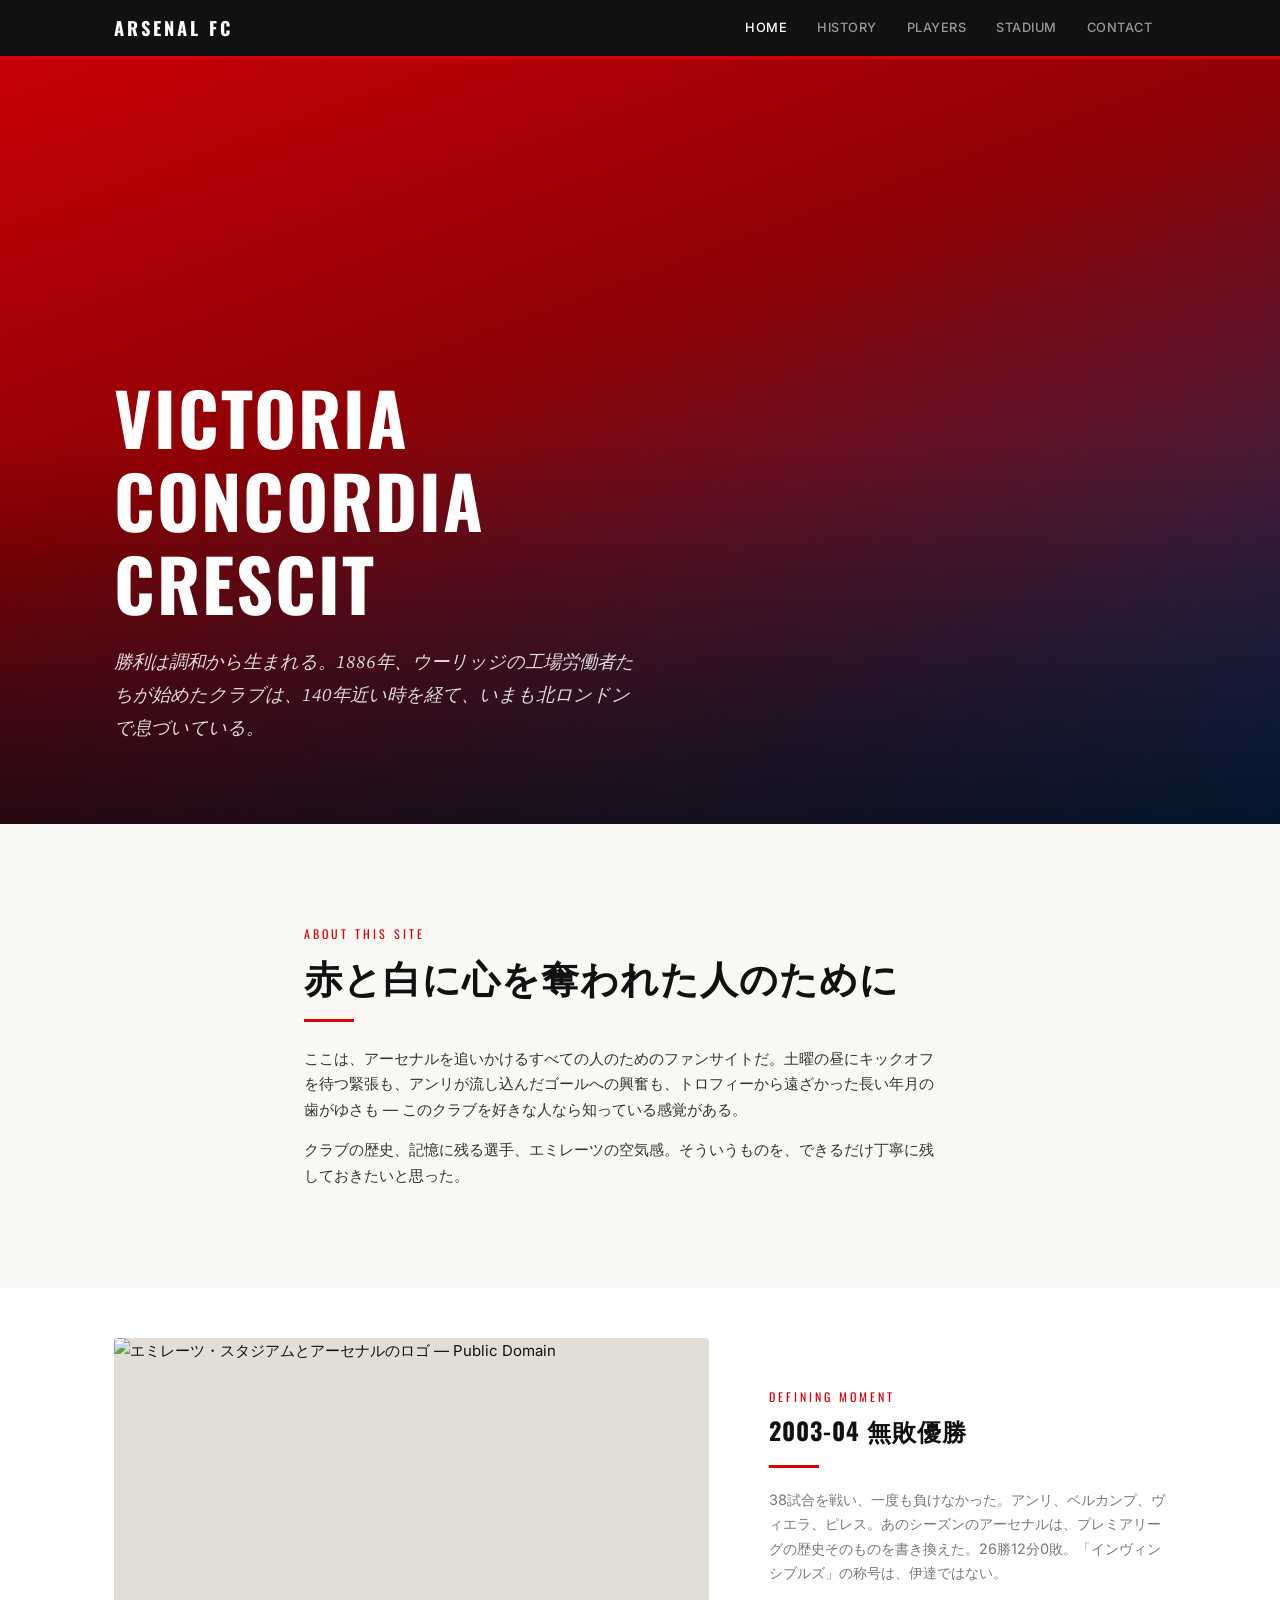
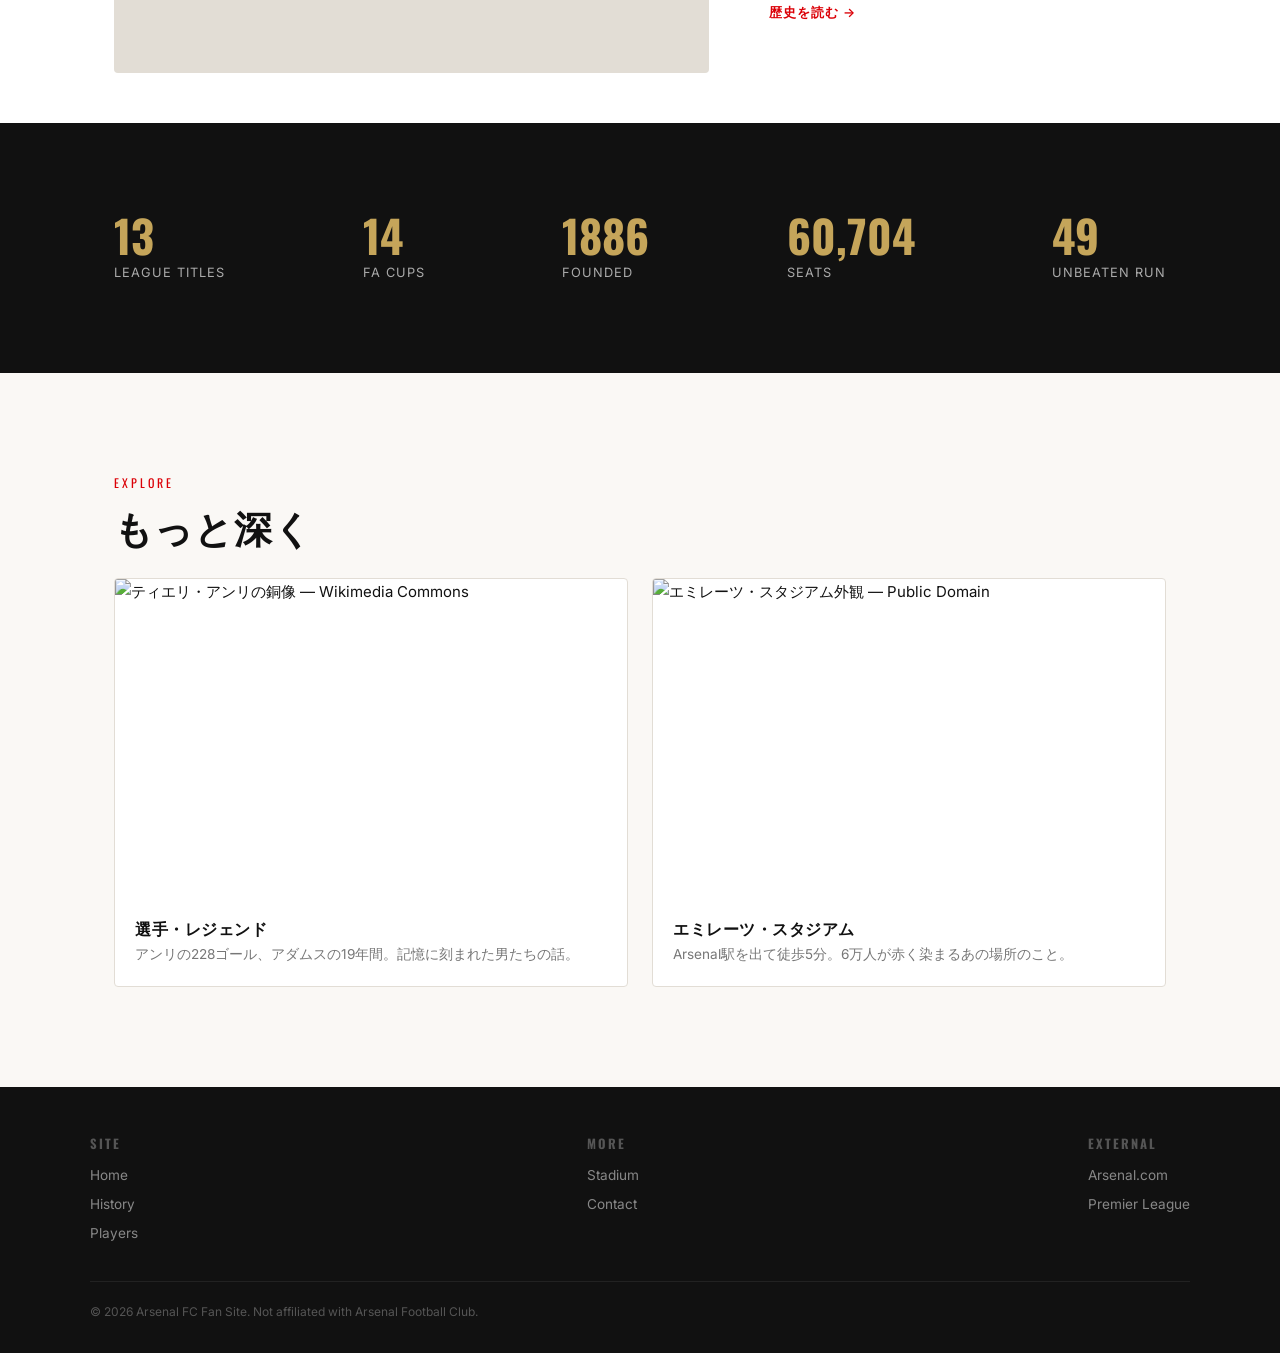
==== commit c5612786: "修正_v3_1 imgファイル追加に伴うサイト側の変更" ====
--- a/index.html
+++ b/index.html
@@ -51,7 +51,7 @@
     <div class="container">
       <div class="split split--wide-left split--center">
         <div class="img-placeholder img-placeholder--wide">
-          <img src="https://placehold.co/800x450/DB0007/FFFFFF?text=THE+INVINCIBLES+2003-04" alt="インヴィンシブルズ 2003-04">
+          <img src="https://upload.wikimedia.org/wikipedia/commons/thumb/3/37/Emirates_Stadium_Logo_Arsenal.JPG/1000px-Emirates_Stadium_Logo_Arsenal.JPG" alt="エミレーツ・スタジアムとアーセナルのロゴ — Public Domain">
         </div>
         <div>
           <span class="overline">Defining Moment</span>
@@ -84,14 +84,14 @@
       <h2 class="heading-lg" style="margin-bottom: 30px;">もっと深く</h2>
       <div class="cards-duo">
         <a href="players.html" class="card-v">
-          <img src="https://placehold.co/600x380/063672/FFFFFF?text=LEGENDS+%26+STARS" alt="選手">
+          <img src="https://upload.wikimedia.org/wikipedia/commons/thumb/8/8d/Thierry_Henry_statue.jpg/600px-Thierry_Henry_statue.jpg" alt="ティエリ・アンリの銅像 — Wikimedia Commons">
           <div class="card-v-body">
             <h3 class="heading-sm">選手・レジェンド</h3>
             <p>アンリの228ゴール、アダムスの19年間。記憶に刻まれた男たちの話。</p>
           </div>
         </a>
         <a href="stadium.html" class="card-v">
-          <img src="https://placehold.co/600x380/1A1A1A/AAAAAA?text=EMIRATES+STADIUM" alt="スタジアム">
+          <img src="https://upload.wikimedia.org/wikipedia/commons/thumb/8/8a/Emirates_Stadium_22-09-2009.JPG/800px-Emirates_Stadium_22-09-2009.JPG" alt="エミレーツ・スタジアム外観 — Public Domain">
           <div class="card-v-body">
             <h3 class="heading-sm">エミレーツ・スタジアム</h3>
             <p>Arsenal駅を出て徒歩5分。6万人が赤く染まるあの場所のこと。</p>
